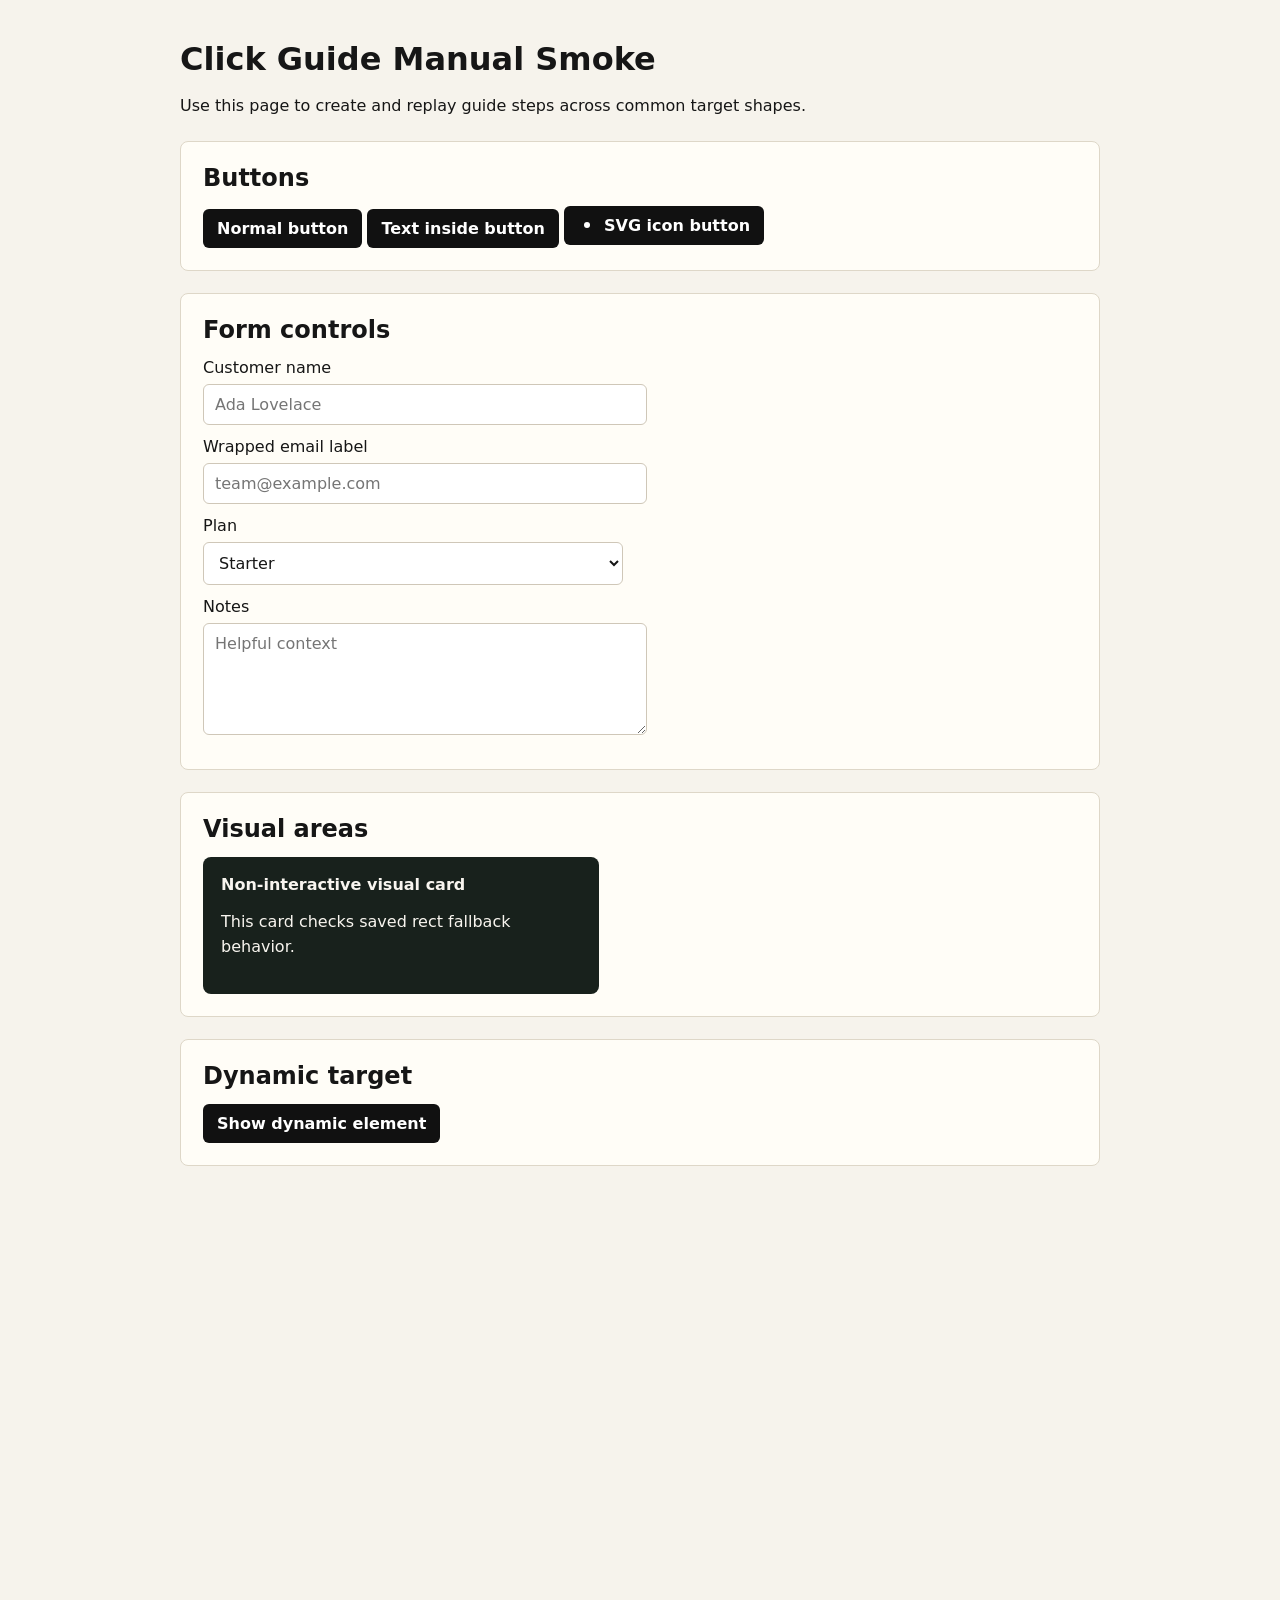
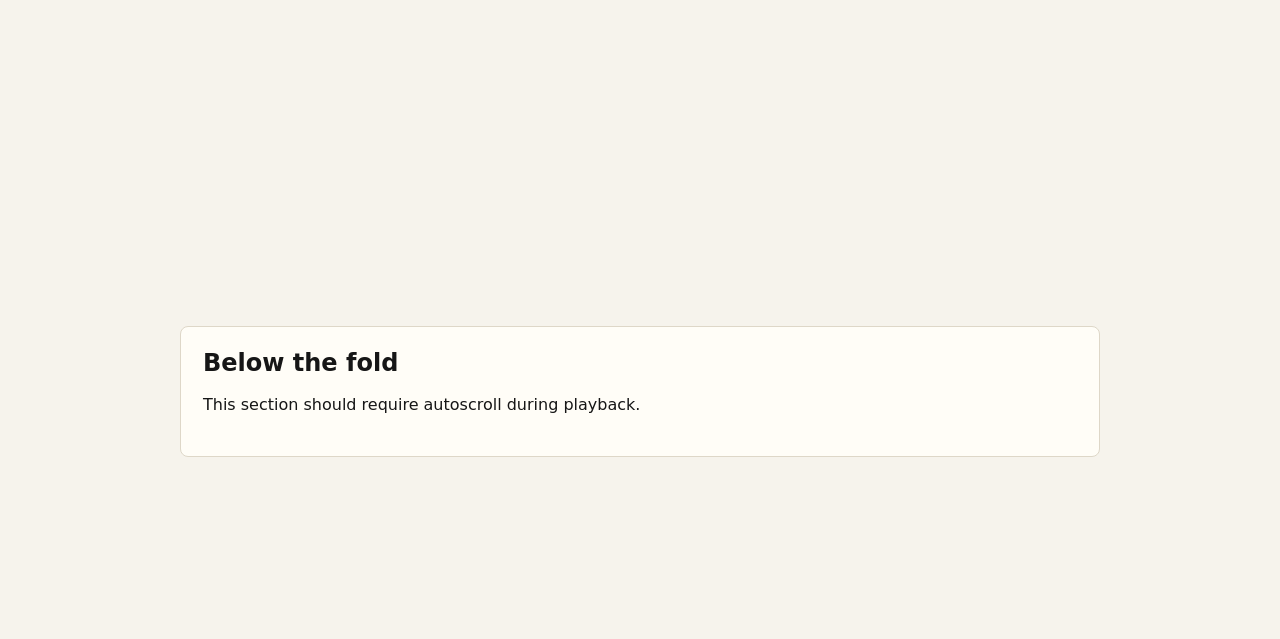
==== smoke/index.html @ ce9ba952 "Harden guide target fallback flow" ====
<!doctype html>
<html lang="en">
<head>
  <meta charset="utf-8" />
  <meta name="viewport" content="width=device-width, initial-scale=1" />
  <title>Click Guide Manual Smoke</title>
  <style>
    body {
      margin: 0;
      font-family: ui-sans-serif, system-ui, -apple-system, BlinkMacSystemFont, "Segoe UI", sans-serif;
      background: #f6f3ec;
      color: #161616;
    }

    main {
      max-width: 920px;
      margin: 0 auto;
      padding: 40px 22px 160px;
    }

    section {
      margin: 22px 0;
      padding: 22px;
      background: #fffdf7;
      border: 1px solid #ded7c8;
      border-radius: 8px;
    }

    h1, h2 { margin: 0 0 14px; }
    p { line-height: 1.55; }

    button, input, select, textarea {
      font: inherit;
    }

    button {
      border: 0;
      border-radius: 6px;
      padding: 10px 14px;
      background: #111;
      color: #fff;
      font-weight: 650;
      cursor: pointer;
    }

    .icon-button {
      display: inline-flex;
      gap: 8px;
      align-items: center;
    }

    .field, .form-row {
      display: grid;
      gap: 7px;
      margin: 12px 0;
      max-width: 420px;
    }

    input, select, textarea {
      width: 100%;
      border: 1px solid #cfc7b8;
      border-radius: 6px;
      padding: 10px 11px;
      background: #fff;
      color: #161616;
    }

    textarea { min-height: 90px; }

    .visual-card {
      max-width: 360px;
      padding: 18px;
      border-radius: 8px;
      background: #18211c;
      color: #f8f5ef;
    }

    .below-fold { margin-top: 760px; }
    .dynamic-target { margin-top: 12px; padding: 12px; border: 1px solid #9bb99e; border-radius: 8px; background: #eef8ef; }
  </style>
</head>
<body>
  <main>
    <h1>Click Guide Manual Smoke</h1>
    <p>Use this page to create and replay guide steps across common target shapes.</p>

    <section>
      <h2>Buttons</h2>
      <button data-guide-id="normal-button">Normal button</button>
      <button data-guide-id="nested-button"><span>Text inside button</span></button>
      <button class="icon-button" data-guide-id="svg-icon-button" aria-label="Open settings">
        <svg aria-hidden="true" width="18" height="18" viewBox="0 0 24 24">
          <path fill="currentColor" d="M12 8a4 4 0 1 1 0 8a4 4 0 0 1 0-8Z" />
        </svg>
        <span>SVG icon button</span>
      </button>
    </section>

    <section>
      <h2>Form controls</h2>
      <div class="form-row" data-guide-id="for-label-row">
        <label for="customer-name">Customer name</label>
        <input id="customer-name" name="customerName" placeholder="Ada Lovelace" />
      </div>
      <label class="field" data-guide-id="wrapped-label">
        Wrapped email label
        <input name="email" type="email" placeholder="team@example.com" />
      </label>
      <div class="field">
        <label for="plan-select">Plan</label>
        <select id="plan-select" name="plan">
          <option>Starter</option>
          <option>Business</option>
        </select>
      </div>
      <div class="field">
        <label for="notes">Notes</label>
        <textarea id="notes" name="notes" placeholder="Helpful context"></textarea>
      </div>
    </section>

    <section>
      <h2>Visual areas</h2>
      <div class="visual-card" data-guide-id="visual-card">
        <strong>Non-interactive visual card</strong>
        <p>This card checks saved rect fallback behavior.</p>
      </div>
    </section>

    <section>
      <h2>Dynamic target</h2>
      <button data-guide-id="show-dynamic" id="showDynamic">Show dynamic element</button>
      <div id="dynamicHost"></div>
    </section>

    <section class="below-fold" data-guide-id="below-fold-section">
      <h2>Below the fold</h2>
      <p>This section should require autoscroll during playback.</p>
    </section>
  </main>
  <script>
    document.getElementById("showDynamic").addEventListener("click", () => {
      document.getElementById("dynamicHost").innerHTML =
        '<div class="dynamic-target" data-guide-id="dynamic-target">Dynamic element appeared</div>';
    });
  </script>
</body>
</html>
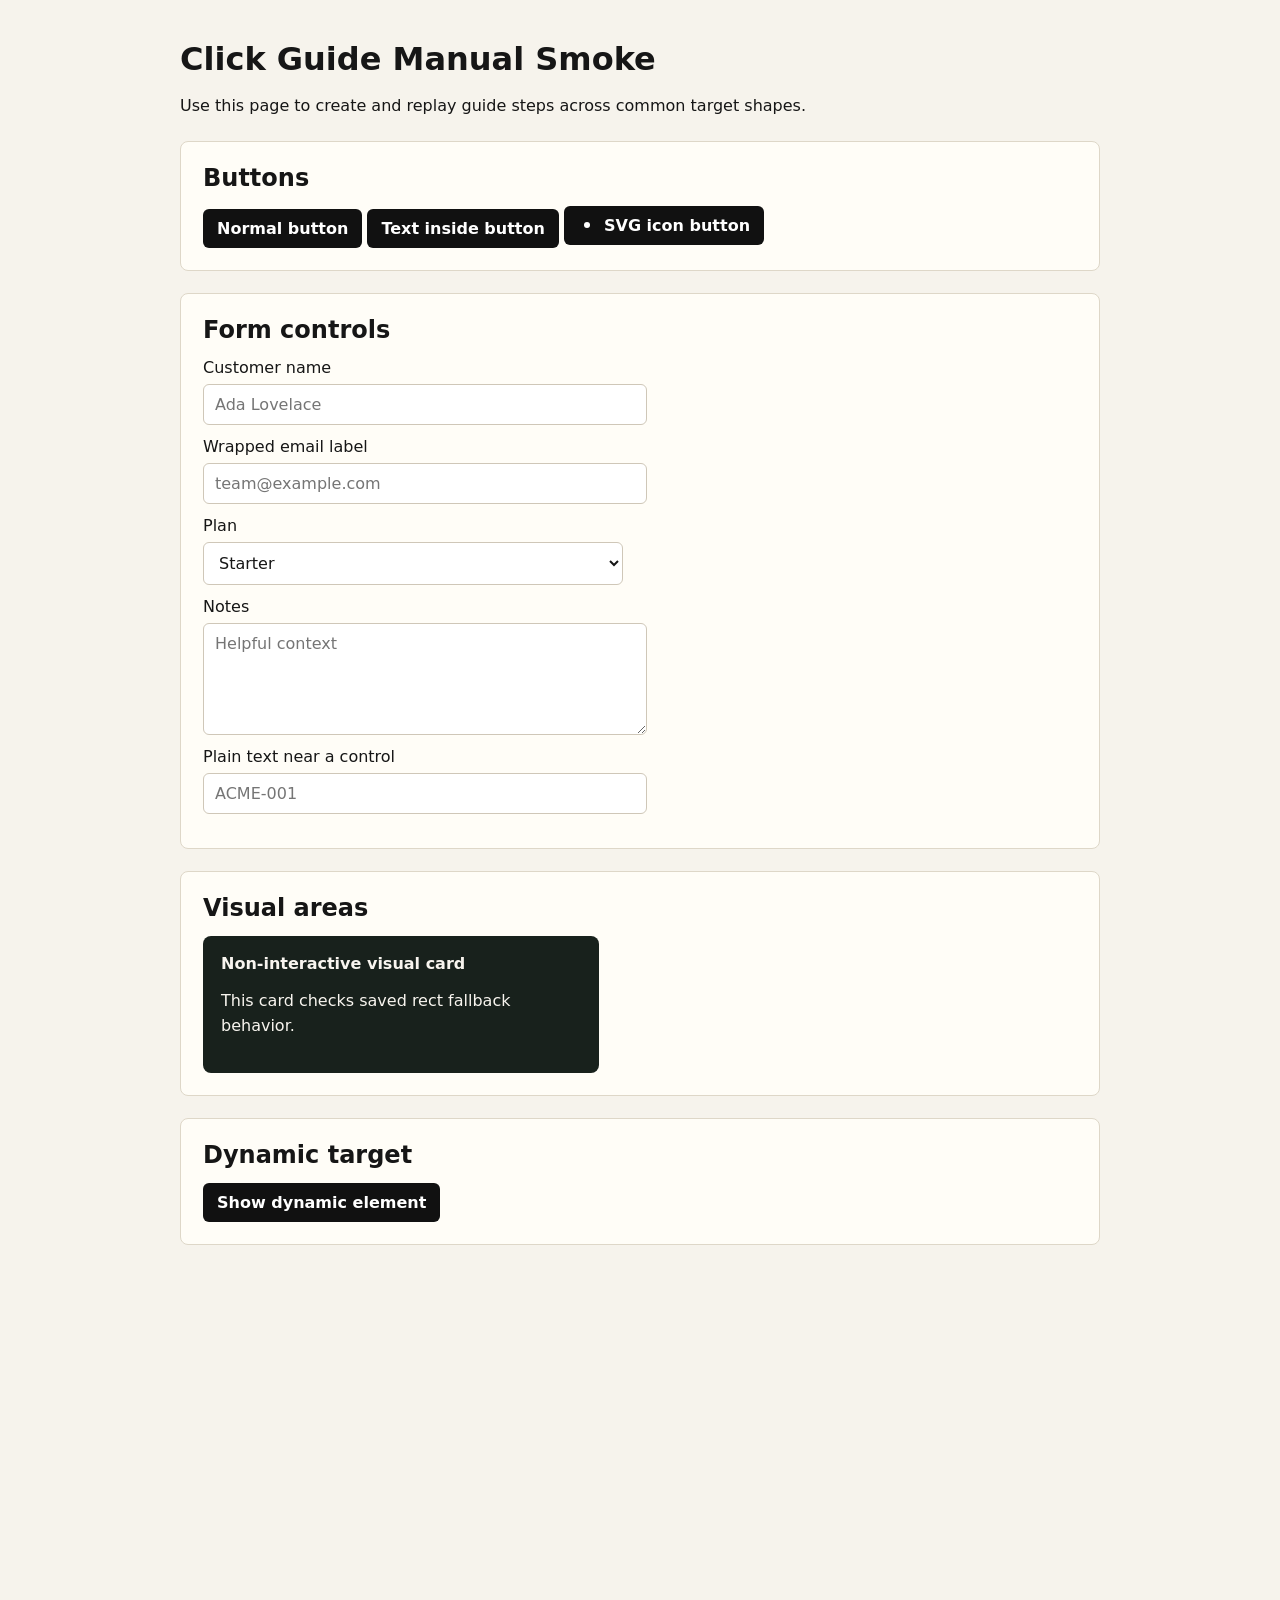
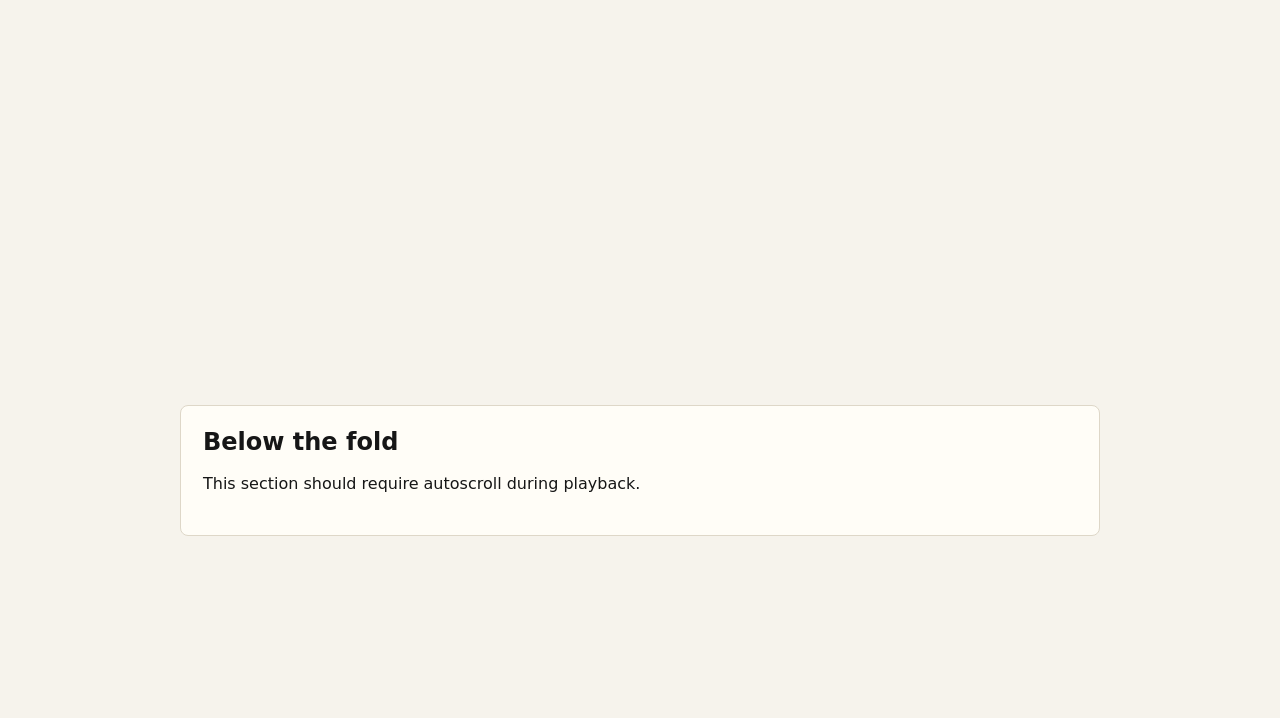
==== commit fed7f003: "Select controls near plain text" ====
--- a/smoke/index.html
+++ b/smoke/index.html
@@ -49,7 +49,7 @@
       align-items: center;
     }
 
-    .field, .form-row {
+    .field, .form-row, .plain-row {
       display: grid;
       gap: 7px;
       margin: 12px 0;
@@ -117,6 +117,10 @@
         <label for="notes">Notes</label>
         <textarea id="notes" name="notes" placeholder="Helpful context"></textarea>
       </div>
+      <div class="plain-row" data-guide-id="plain-control-row">
+        <span>Plain text near a control</span>
+        <input name="accountCode" placeholder="ACME-001" />
+      </div>
     </section>
 
     <section>
@@ -140,8 +144,13 @@
   </main>
   <script>
     document.getElementById("showDynamic").addEventListener("click", () => {
-      document.getElementById("dynamicHost").innerHTML =
-        '<div class="dynamic-target" data-guide-id="dynamic-target">Dynamic element appeared</div>';
+      const host = document.getElementById("dynamicHost");
+      host.textContent = "";
+      const target = document.createElement("div");
+      target.className = "dynamic-target";
+      target.dataset.guideId = "dynamic-target";
+      target.textContent = "Dynamic element appeared";
+      host.append(target);
     });
   </script>
 </body>
